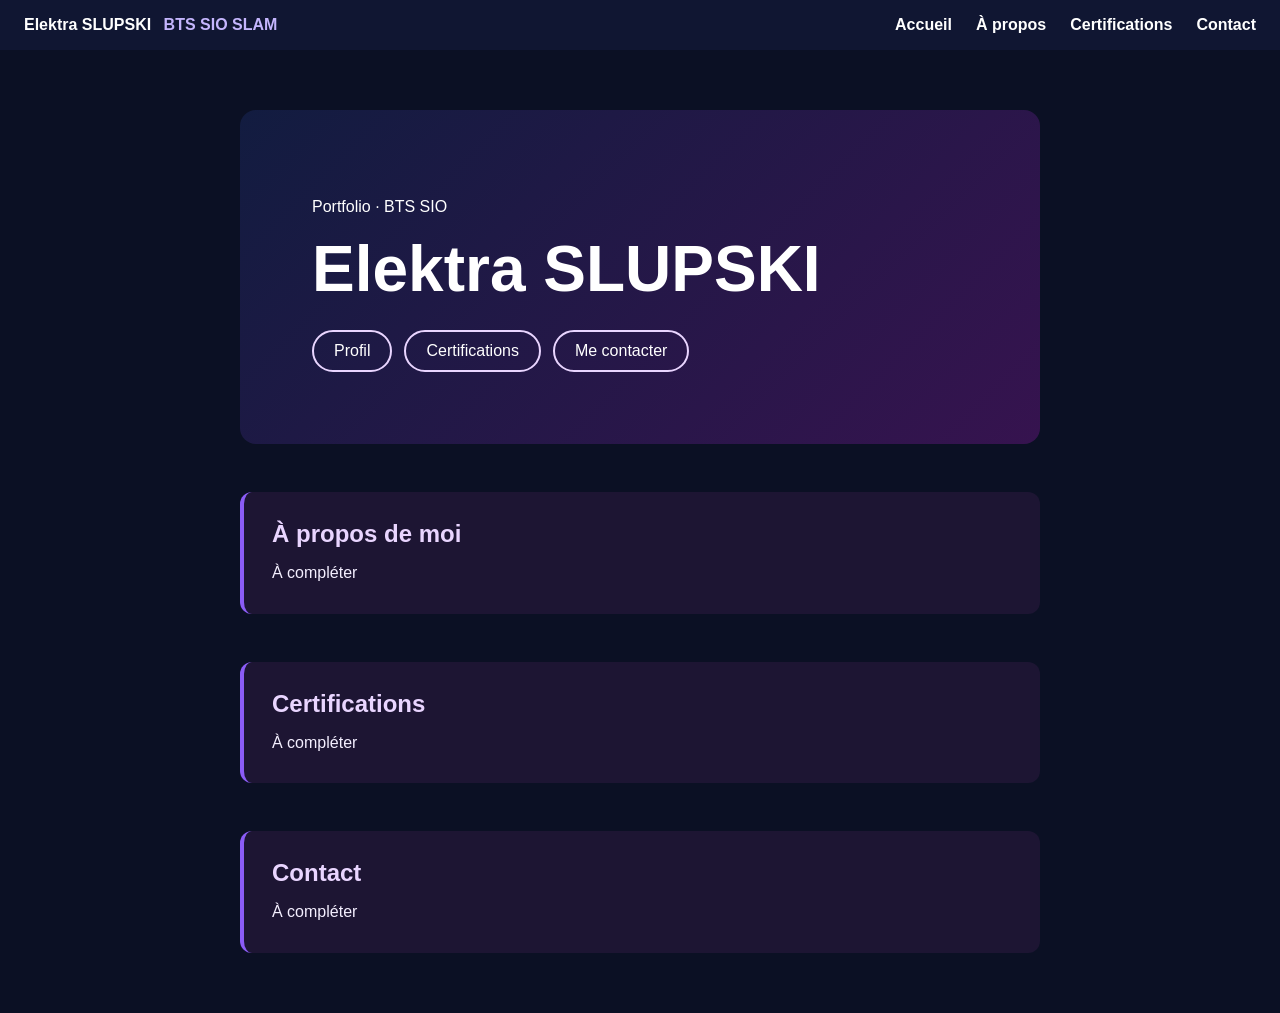
==== index.html @ ccc229bd "Création de la page d’accueil" ====
<!doctype html>
<html lang="fr">
<head>
  <meta charset="utf-8">
  <meta name="viewport" content="width=device-width, initial-scale=1">
  <title>Mon portfolio BTS SIO</title>
  <link rel="stylesheet" href="style.css">
</head>
<body>
<header class="entete">
  <a class="nom-site" href="#accueil">Elektra SLUPSKI <span>BTS SIO SLAM</span></a>

  <nav aria-label="Navigation principale">
    <a href="#accueil">Accueil</a>
    <a href="#a-propos">À propos</a>
    <a href="#certifications">Certifications</a>
    <a href="#contact">Contact</a>
  </nav>
</header>

<main>
  <section id="accueil" class="accueil">
    <p>Portfolio · BTS SIO</p>
    <h1>Elektra SLUPSKI</h1>
    <div class="boutons-accueil">
  <a href="#a-propos">Profil</a>
  <a href="#certifications">Certifications</a>
  <a href="#contact">Me contacter</a>
</div>
  </section>

  <section id="a-propos">
    <h2>À propos de moi</h2>
    <p>À compléter</p>
  </section>
  <section id="certifications">
  <h2>Certifications</h2>
  <p>À compléter</p>
</section>
<section id="contact">
  <h2>Contact</h2>
  <p>À compléter</p>
</section>
</main>
</body>
</html>
---- style.css ----
body {
  font-family: Arial, sans-serif;
  background-color: #f4f6fa;
  color: #1f2937;
}

main {
  max-width: 800px;
  margin: 60px auto;
  padding: 0 24px;
}

h1 {
  color: #2447a5;
}
body {
  margin: 0;
}

nav {
  display: flex;
  flex-wrap: wrap;
  gap: 24px;
  padding: 16px 24px;
  background-color: #2447a5;
}

nav a {
  color: white;
  font-weight: bold;
  text-decoration: none;
}

nav a:hover,
nav a:focus-visible {
  text-decoration: underline;
}
.accueil {
  padding: clamp(28px, 7vw, 72px);
  border-radius: 16px;
  background: linear-gradient(135deg, #172554, #4c1d95);
  color: white;
}

.accueil h1 {
  margin: 8px 0 24px;
  font-size: clamp(2rem, 6vw, 4rem);
  color: white;
}

.bouton-profil {
  display: inline-block;
  padding: 12px 18px;
  border-radius: 8px;
  background: white;
  color: #312e81;
  font-weight: bold;
}

#a-propos,
#certifications,
#contact {
  margin-top: 48px;
  padding: 28px;
  background-color: white;
  border-left: 4px solid #6d28d9;
  border-radius: 12px;
}

#a-propos h2,
#certifications h2,
#contact h2 {
  margin: 0 0 12px;
  color: #312e81;
}

#a-propos p,
#certifications p,
#contact p {
  margin: 0;
  line-height: 1.6;
}
body {
  background-color: #0b1024;
  color: #f4efff;
}

nav {
  background-color: #101632;
}

.accueil {
  background: linear-gradient(135deg, #121c40, #36134f);
}

.bouton-profil {
  background-color: #e9d5ff;
  color: #251138;
}

#a-propos,
#certifications,
#contact {
  background-color: #1d1533;
  border-left-color: #8b5cf6;
}

#a-propos h2,
#certifications h2,
#contact h2 {
  color: #e9d5ff;
}
.entete {
  display: flex;
  flex-wrap: wrap;
  align-items: center;
  justify-content: space-between;
  gap: 16px 24px;
  padding: 16px 24px;
  background-color: #101632;
}

.nom-site {
  color: white;
  font-weight: bold;
  text-decoration: none;
}

.nom-site span {
  color: #c4b5fd;
  margin-left: 8px;
}

.entete nav {
  padding: 0;
  background: transparent;
}

.boutons-accueil {
  display: flex;
  flex-wrap: wrap;
  gap: 12px;
}

.boutons-accueil a {
  padding: 10px 20px;
  border: 2px solid #e9d5ff;
  border-radius: 999px;
  color: white;
  text-decoration: none;
}

.boutons-accueil a:hover,
.boutons-accueil a:focus-visible {
  background-color: #e9d5ff;
  color: #251138;
}
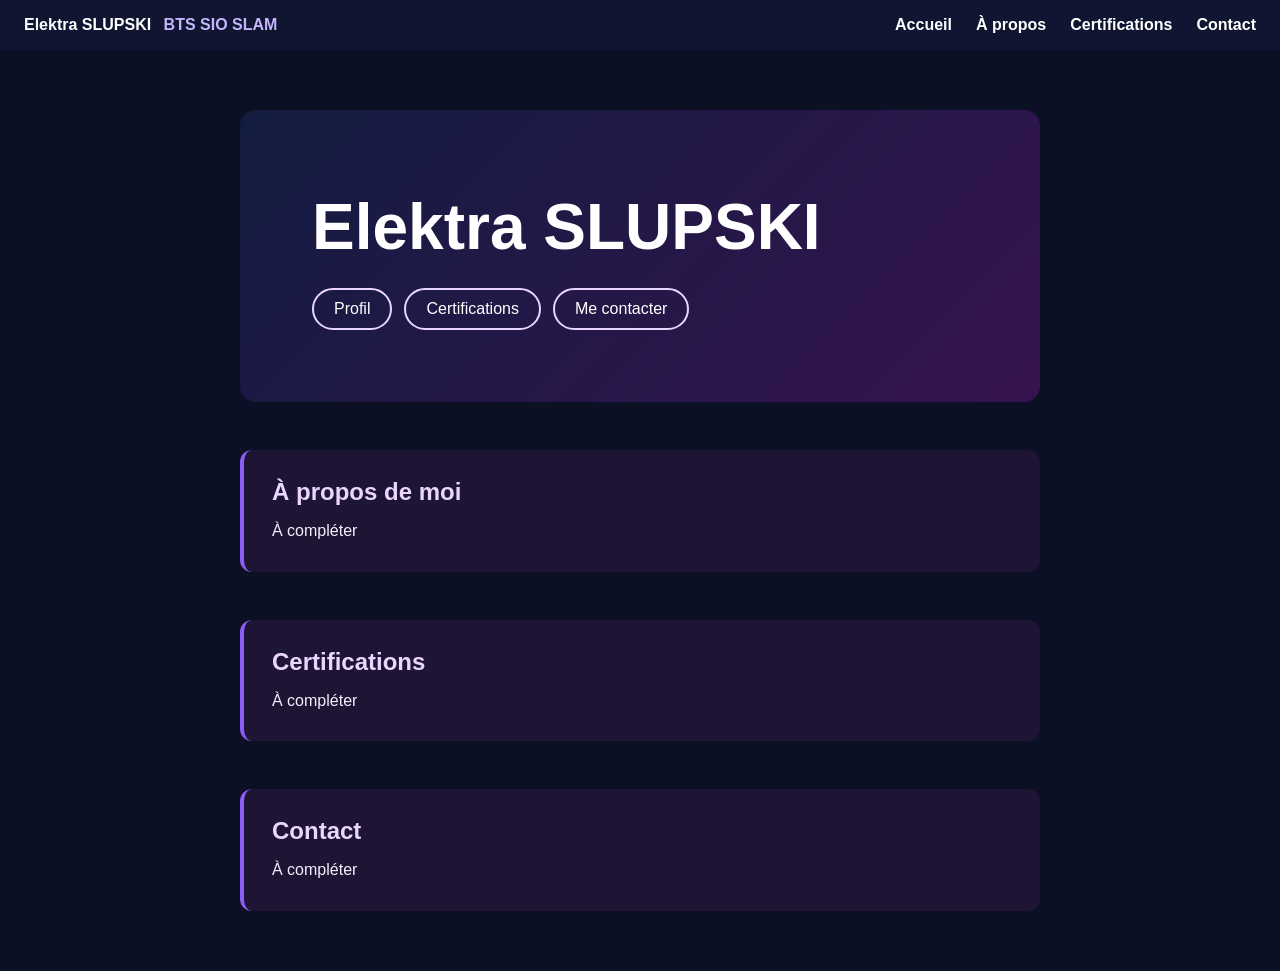
==== commit f553b7b2: "Update index.html" ====
--- a/index.html
+++ b/index.html
@@ -20,7 +20,6 @@
 
 <main>
   <section id="accueil" class="accueil">
-    <p>Portfolio · BTS SIO</p>
     <h1>Elektra SLUPSKI</h1>
     <div class="boutons-accueil">
   <a href="#a-propos">Profil</a>
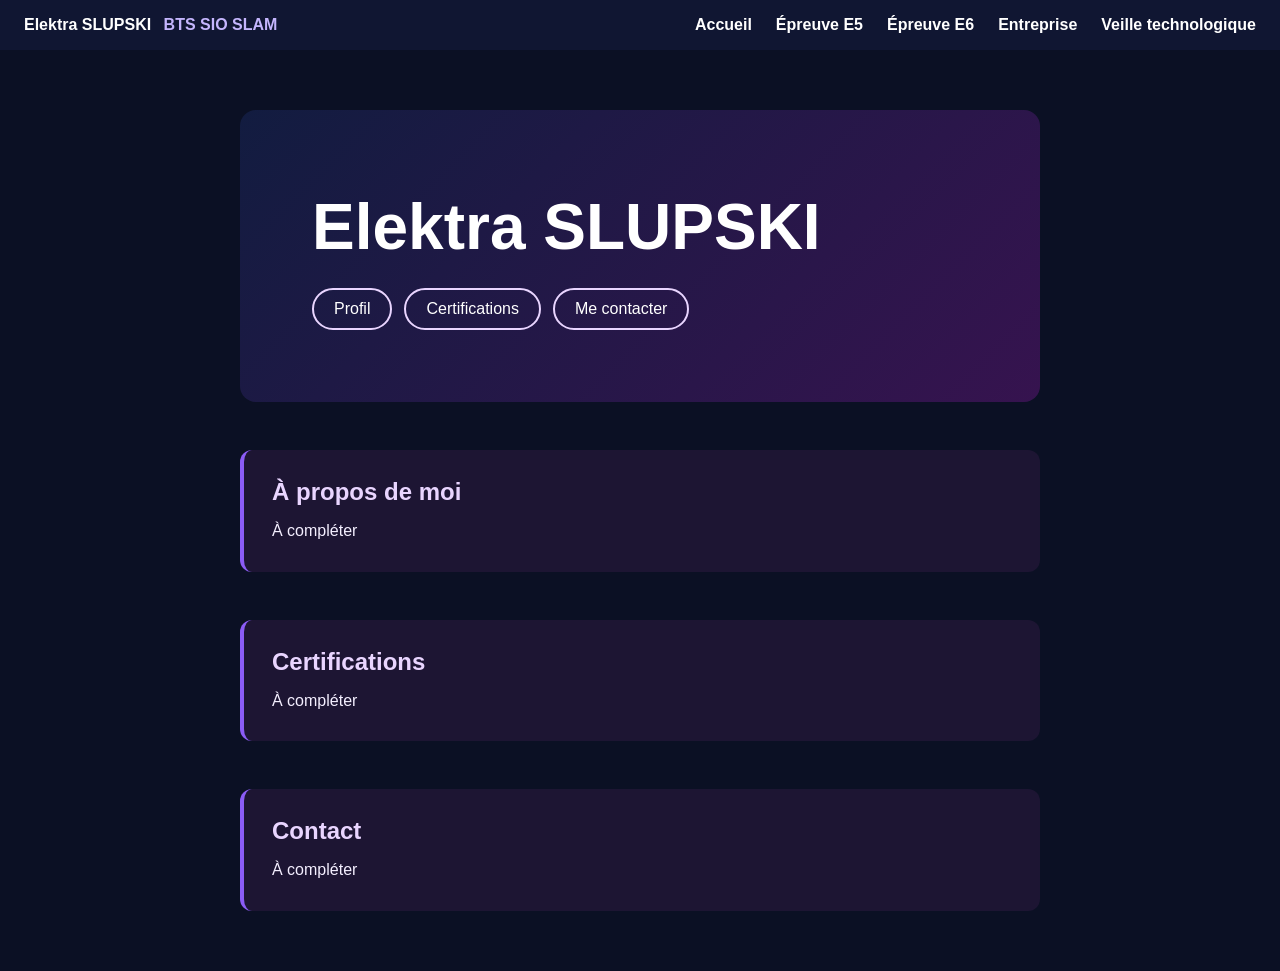
==== commit 04a8ccc5: "Ajout des pages du portfolio" ====
--- a/index.html
+++ b/index.html
@@ -10,12 +10,13 @@
 <header class="entete">
   <a class="nom-site" href="#accueil">Elektra SLUPSKI <span>BTS SIO SLAM</span></a>
 
-  <nav aria-label="Navigation principale">
-    <a href="#accueil">Accueil</a>
-    <a href="#a-propos">À propos</a>
-    <a href="#certifications">Certifications</a>
-    <a href="#contact">Contact</a>
-  </nav>
+ <nav aria-label="Navigation principale">
+  <a href="#accueil">Accueil</a>
+  <a href="e5.html">Épreuve E5</a>
+  <a href="e6.html">Épreuve E6</a>
+  <a href="entreprise.html">Entreprise</a>
+  <a href="veille.html">Veille technologique</a>
+</nav>
 </header>
 
 <main>
--- a/style.css
+++ b/style.css
@@ -154,4 +154,25 @@
 .boutons-accueil a:focus-visible {
   background-color: #e9d5ff;
   color: #251138;
+}
+.entete nav {
+  align-items: center;
+  color: white;
+  font-weight: bold;
+}
+.bloc-e5 {
+  margin-top: 24px;
+  padding: 24px;
+  background-color: #1d1533;
+  border-left: 4px solid #8b5cf6;
+  border-radius: 12px;
+}
+
+.bloc-e5 h2 {
+  margin: 0 0 12px;
+  color: #e9d5ff;
+}
+
+.bloc-e5 p {
+  margin: 0;
 }
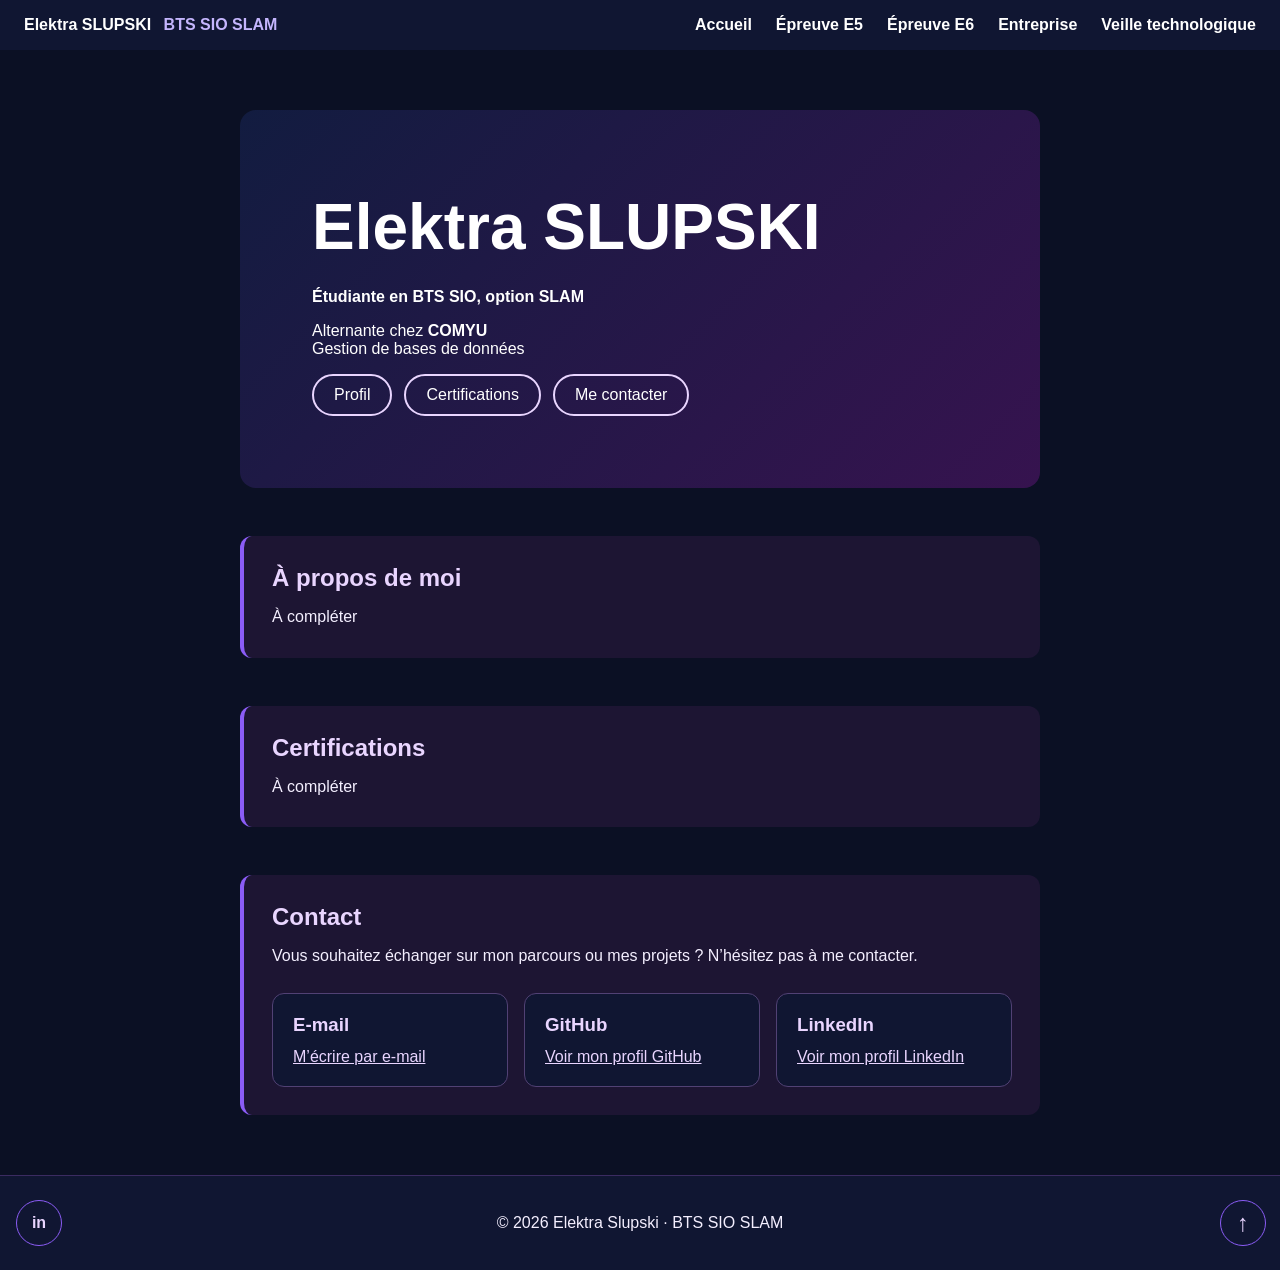
==== commit 10ea4b93: "Mise à jour de la page d’accueil" ====
--- a/index.html
+++ b/index.html
@@ -3,11 +3,12 @@
 <head>
   <meta charset="utf-8">
   <meta name="viewport" content="width=device-width, initial-scale=1">
-  <title>Mon portfolio BTS SIO</title>
+  <title>Portfolio BTS SIO SLAM · Elektra</title>
   <link rel="stylesheet" href="style.css">
+  <link rel="icon" type="image/png" href="favicon.png">
 </head>
 <body>
-<header class="entete">
+<header class="entete" id="haut">
   <a class="nom-site" href="#accueil">Elektra SLUPSKI <span>BTS SIO SLAM</span></a>
 
  <nav aria-label="Navigation principale">
@@ -22,6 +23,10 @@
 <main>
   <section id="accueil" class="accueil">
     <h1>Elektra SLUPSKI</h1>
+   <p><strong>Étudiante en BTS SIO, option SLAM</strong></p>
+<p>Alternante chez <strong>COMYU</strong><br>
+  Gestion de bases de données
+</p>
     <div class="boutons-accueil">
   <a href="#a-propos">Profil</a>
   <a href="#certifications">Certifications</a>
@@ -39,8 +44,41 @@
 </section>
 <section id="contact">
   <h2>Contact</h2>
-  <p>À compléter</p>
+<p>Vous souhaitez échanger sur mon parcours ou mes projets ? N’hésitez pas à me contacter.</p>
+  <div class="contact-cartes">
+    <div class="contact-carte">
+      <h3>E-mail</h3>
+      <a href="mailto:slupski.elektra@gmail.com">
+        M’écrire par e-mail
+      </a>
+    </div>
+
+<div class="contact-carte">
+  <h3>GitHub</h3>
+  <a href="https://github.com/Elektra92700" target="_blank" rel="noopener">
+    Voir mon profil GitHub
+  </a>
+</div>
+
+<div class="contact-carte">
+  <h3>LinkedIn</h3>
+  <a href="https://www.linkedin.com/in/75-elektra-slupski/" target="_blank" rel="noopener">
+    Voir mon profil LinkedIn
+  </a>
+</div>
+  </div>
 </section>
 </main>
+<footer class="pied-page">
+  <a class="lien-linkedin"
+     href="https://www.linkedin.com/in/75-elektra-slupski/"
+     target="_blank"
+     rel="noopener"
+     aria-label="Mon profil LinkedIn (nouvel onglet)">in</a>
+
+  <p>© 2026 Elektra Slupski · BTS SIO SLAM</p>
+
+  <a class="retour-haut" href="#" aria-label="Retour en haut de la page">↑</a>
+</footer>
 </body>
 </html>
--- a/style.css
+++ b/style.css
@@ -118,6 +118,9 @@
   gap: 16px 24px;
   padding: 16px 24px;
   background-color: #101632;
+    position: sticky;
+  top: 0;
+  z-index: 10;
 }
 
 .nom-site {
@@ -175,4 +178,91 @@
 
 .bloc-e5 p {
   margin: 0;
+}
+main section[id] {
+  scroll-margin-top: 5rem;
+}
+
+@media (max-width: 768px) {
+  main section[id] {
+    scroll-margin-top: 9rem;
+  }
+}
+.contact-cartes {
+  display: grid;
+  grid-template-columns: repeat(auto-fit, minmax(min(100%, 230px), 1fr));
+  gap: 16px;
+  margin-top: 24px;
+}
+
+.contact-carte {
+  padding: 20px;
+  background-color: #101632;
+  border: 1px solid #514174;
+  border-radius: 12px;
+}
+
+.contact-carte h3 {
+  margin: 0 0 12px;
+  color: #e9d5ff;
+}
+
+.contact-carte a {
+  display: inline-block;
+  color: #e9d5ff;
+}
+
+.contact-carte .contact-email {
+  padding: 10px 14px;
+  border-radius: 8px;
+  background-color: #e9d5ff;
+  color: #251138;
+  font-weight: bold;
+}
+
+.pied-page {
+  display: grid;
+  grid-template-columns: 44px minmax(0, 1fr) 44px;
+  align-items: center;
+  gap: 12px;
+  padding: 24px 16px;
+  background-color: #101632;
+  border-top: 1px solid #3b2b61;
+}
+
+.pied-page p {
+  grid-column: 2;
+  margin: 0;
+  text-align: center;
+}
+
+.pied-page .retour-haut {
+  grid-column: 3;
+  display: grid;
+  place-items: center;
+  width: 44px;
+  height: 44px;
+  border: 1px solid #8b5cf6;
+  border-radius: 50%;
+  color: #e9d5ff;
+  font-size: 24px;
+  text-decoration: none;
+}
+
+.pied-page .retour-haut:hover,
+.pied-page .retour-haut:focus-visible {
+  background-color: #e9d5ff;
+  color: #251138;
+}
+.pied-page .lien-linkedin {
+  grid-column: 1;
+  display: grid;
+  place-items: center;
+  width: 44px;
+  height: 44px;
+  border: 1px solid #8b5cf6;
+  border-radius: 50%;
+  color: #e9d5ff;
+  font-weight: bold;
+  text-decoration: none;
 }
